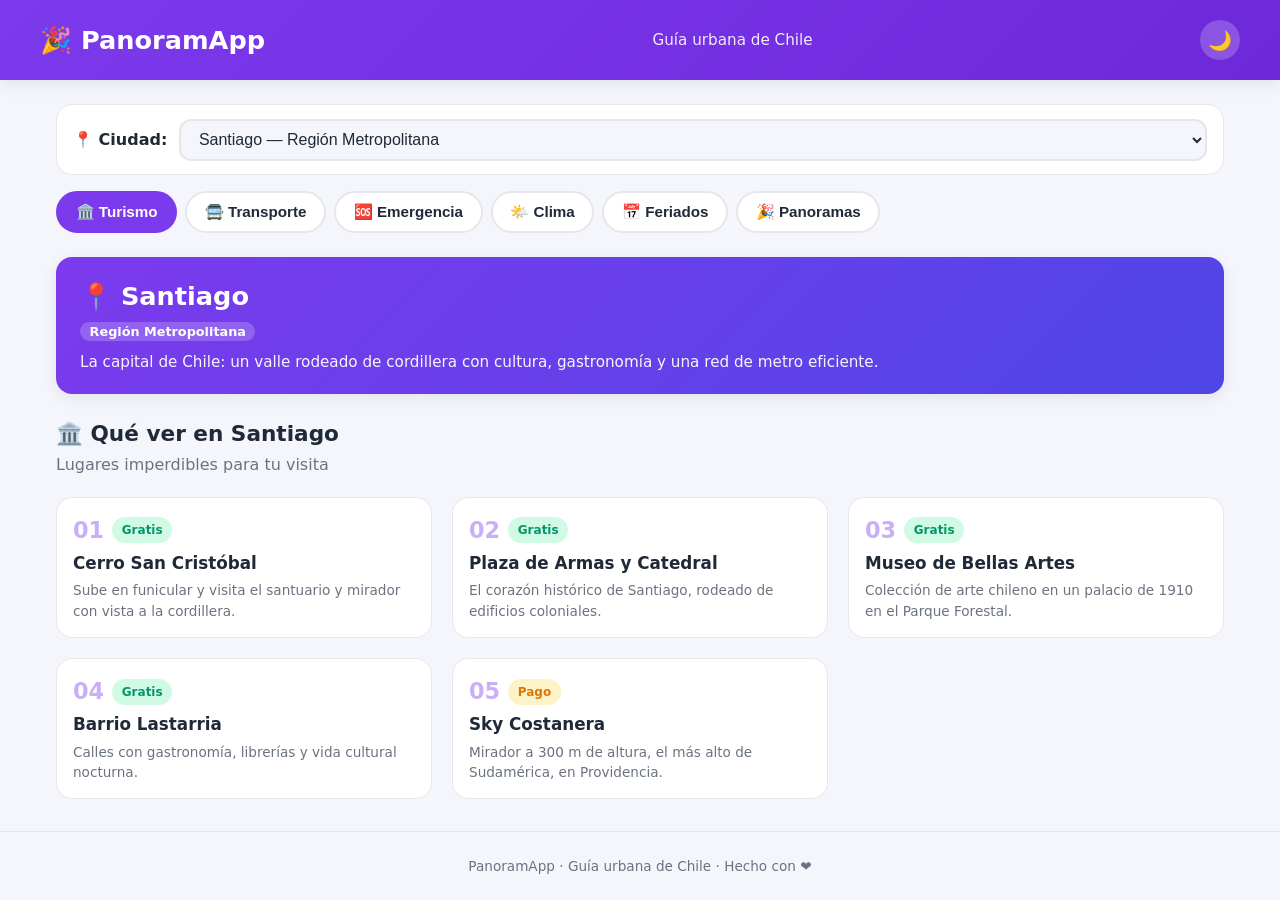
==== index.html @ 29920990 "🚀 PanoramApp: guía urbana de Chile con clima y feriados en vivo" ====
<!DOCTYPE html>
<html lang="es">
<head>
  <meta charset="UTF-8" />
  <meta name="viewport" content="width=device-width, initial-scale=1.0" />
  <meta name="description" content="PanoramApp: guía urbana de Chile — turismo, transporte, emergencia y panoramas en tu ciudad" />
  <title>PanoramApp 🎉 Guía de tu ciudad</title>
  <link rel="stylesheet" href="css/styles.css" />
</head>
<body>
  <header class="cabecera">
    <div class="cabecera-inner">
      <h1>🎉 PanoramApp</h1>
      <p class="tagline">Guía urbana de Chile</p>
      <div class="cabecera-acciones">
        <button id="btn-tema" class="btn-tema" title="Cambiar tema">🌙</button>
      </div>
    </div>
  </header>

  <div id="banner" class="banner oculto"></div>

  <main class="contenedor">
    <!-- Selector de ciudad -->
    <section class="selector-urbano" aria-label="Seleccionar ciudad">
      <label for="selector-ciudad">📍 Ciudad:</label>
      <select id="selector-ciudad" aria-label="Elige una ciudad"></select>
    </section>

    <!-- Tabs de sección -->
    <nav class="tabs" aria-label="Secciones de la guía">
      <button class="tab-btn activo" data-seccion="turismo">🏛️ Turismo</button>
      <button class="tab-btn" data-seccion="transporte">🚍 Transporte</button>
      <button class="tab-btn" data-seccion="emergencia">🆘 Emergencia</button>
      <button class="tab-btn" data-seccion="clima">🌤️ Clima</button>
      <button class="tab-btn" data-seccion="feriados">📅 Feriados</button>
      <button class="tab-btn" data-seccion="panoramas">🎉 Panoramas</button>
    </nav>

    <!-- Cargando -->
    <div id="cargando" class="cargando">
      <div class="spinner"></div>
      <p>Cargando…</p>
    </div>

    <!-- Contenido -->
    <div id="contenido" class="oculto">
      <div id="ciudad-header" class="ciudad-header"></div>
      <section id="seccion-contenido" class="seccion-contenido" aria-live="polite"></section>
    </div>
  </main>

  <!-- Modal detalle -->
  <div id="modal" class="modal oculto" role="dialog" aria-modal="true" aria-label="Detalle del panorama">
    <div class="modal-caja">
      <div id="modal-cuerpo"></div>
    </div>
  </div>

  <footer class="pie">
    <p>PanoramApp · Guía urbana de Chile · Hecho con ❤️</p>
  </footer>

  <script src="js/config.js"></script>
  <script src="js/apis.js"></script>
  <script src="js/app.js"></script>
</body>
</html>
---- css/styles.css ----
/* ── PanoramApp — Estilos ───────────────────────────────────────────────────── */
:root {
  --bg: #f4f6fb;
  --superficie: #ffffff;
  --texto: #1f2937;
  --texto-suave: #6b7280;
  --acento: #7c3aed;
  --acento-claro: #ede9fe;
  --borde: #e5e7eb;
  --sombra: 0 4px 16px rgba(0, 0, 0, 0.08);
  --radio: 16px;
  --gratis: #059669;
  --pago: #d97706;
  --error: #b91c1c;
}

body.oscuro {
  --bg: #111827;
  --superficie: #1f2937;
  --texto: #f9fafb;
  --texto-suave: #9ca3af;
  --acento: #a78bfa;
  --acento-claro: #312e81;
  --borde: #374151;
  --sombra: 0 4px 16px rgba(0, 0, 0, 0.4);
}

* { box-sizing: border-box; margin: 0; padding: 0; }

html { font-size: 16px; }

body {
  font-family: "Segoe UI", system-ui, -apple-system, Arial, sans-serif;
  background: var(--bg);
  color: var(--texto);
  line-height: 1.5;
  transition: background 0.3s, color 0.3s;
  min-height: 100vh;
  display: flex;
  flex-direction: column;
}

/* ── Cabecera ───────────────────────────────────────────────────────────────── */
.cabecera {
  background: linear-gradient(135deg, #7c3aed, #6d28d9);
  color: #fff;
  padding: 1.25rem 1rem;
  box-shadow: var(--sombra);
}

.cabecera-inner {
  max-width: 1200px;
  margin: 0 auto;
  display: flex;
  align-items: center;
  justify-content: space-between;
  gap: 1rem;
  flex-wrap: wrap;
}

.cabecera h1 { font-size: 1.6rem; }

.tagline { opacity: 0.9; font-size: 0.95rem; }

.cabecera-acciones {
  display: flex;
  align-items: center;
  gap: 0.75rem;
}

.fuente-info {
  background: rgba(255, 255, 255, 0.15);
  padding: 0.3rem 0.75rem;
  border-radius: 999px;
  font-size: 0.8rem;
}

.btn-tema {
  background: rgba(255, 255, 255, 0.2);
  border: none;
  border-radius: 50%;
  width: 40px;
  height: 40px;
  cursor: pointer;
  font-size: 1.2rem;
  transition: background 0.2s, transform 0.2s;
}

.btn-tema:hover { background: rgba(255, 255, 255, 0.35); transform: scale(1.05); }

/* ── Banner ─────────────────────────────────────────────────────────────────── */
.banner {
  max-width: 1200px;
  margin: 0.75rem auto 0;
  padding: 0.6rem 1rem;
  background: var(--acento-claro);
  border: 1px solid var(--borde);
  border-radius: var(--radio);
  font-size: 0.9rem;
  width: calc(100% - 2rem);
}

.banner.error {
  background: #fef2f2;
  border-color: #fecaca;
  color: var(--error);
}

.oculto { display: none !important; }

/* ── Contenedor principal ───────────────────────────────────────────────────── */
.contenedor {
  flex: 1;
  max-width: 1200px;
  width: 100%;
  margin: 0 auto;
  padding: 1.5rem 1rem;
}

/* ── Controles ──────────────────────────────────────────────────────────────── */
.controles {
  display: flex;
  flex-direction: column;
  gap: 0.75rem;
  margin-bottom: 1rem;
}

.busqueda input {
  width: 100%;
  padding: 0.75rem 1rem;
  border: 2px solid var(--borde);
  border-radius: var(--radio);
  font-size: 1rem;
  background: var(--superficie);
  color: var(--texto);
  transition: border-color 0.2s;
}

.busqueda input:focus {
  outline: none;
  border-color: var(--acento);
}

.filtros {
  display: flex;
  gap: 0.75rem;
  flex-wrap: wrap;
  align-items: center;
}

.filtros select {
  padding: 0.6rem 0.85rem;
  border: 2px solid var(--borde);
  border-radius: 12px;
  background: var(--superficie);
  color: var(--texto);
  font-size: 0.95rem;
  cursor: pointer;
}

.chk-gratis {
  display: flex;
  align-items: center;
  gap: 0.4rem;
  font-size: 0.95rem;
  cursor: pointer;
  background: var(--superficie);
  border: 2px solid var(--borde);
  padding: 0.5rem 0.85rem;
  border-radius: 12px;
}

/* ── Selector de ciudad ─────────────────────────────────────────────────────── */
.selector-urbano {
  display: flex;
  align-items: center;
  gap: 0.75rem;
  margin-bottom: 1rem;
  padding: 0.85rem 1rem;
  background: var(--superficie);
  border: 1px solid var(--borde);
  border-radius: var(--radio);
  font-weight: 600;
}

.selector-urbano label { white-space: nowrap; }

.selector-urbano select {
  flex: 1;
  padding: 0.6rem 0.85rem;
  border: 2px solid var(--borde);
  border-radius: 12px;
  background: var(--bg);
  color: var(--texto);
  font-size: 1rem;
  cursor: pointer;
}

/* ── Tabs de sección ────────────────────────────────────────────────────────── */
.tabs {
  display: flex;
  gap: 0.5rem;
  flex-wrap: wrap;
  margin-bottom: 1.5rem;
}

.tab-btn {
  padding: 0.6rem 1.1rem;
  border: 2px solid var(--borde);
  border-radius: 999px;
  background: var(--superficie);
  color: var(--texto);
  font-size: 0.95rem;
  font-weight: 600;
  cursor: pointer;
  transition: background 0.2s, color 0.2s, border-color 0.2s, transform 0.15s;
}

.tab-btn:hover { transform: translateY(-2px); border-color: var(--acento); }

.tab-btn.activo {
  background: var(--acento);
  color: #fff;
  border-color: var(--acento);
}

/* ── Cabecera de ciudad ─────────────────────────────────────────────────────── */
.ciudad-header {
  margin-bottom: 1.5rem;
  padding: 1.25rem 1.5rem;
  background: linear-gradient(135deg, var(--acento), #4f46e5);
  color: #fff;
  border-radius: var(--radio);
  box-shadow: var(--sombra);
}

.ciudad-header h2 {
  font-size: 1.6rem;
  margin-bottom: 0.25rem;
  display: flex;
  align-items: center;
  gap: 0.5rem;
  flex-wrap: wrap;
}

.region-badge {
  background: rgba(255, 255, 255, 0.2);
  padding: 0.15rem 0.6rem;
  border-radius: 999px;
  font-size: 0.8rem;
  font-weight: 700;
}

.ciudad-descripcion {
  margin-top: 0.5rem;
  opacity: 0.95;
  font-size: 0.95rem;
}

/* ── Secciones ──────────────────────────────────────────────────────────────── */
.seccion-contenido { animation: aparecer 0.3s ease; }

@keyframes aparecer {
  from { opacity: 0; transform: translateY(8px); }
  to { opacity: 1; transform: translateY(0); }
}

.seccion-titulo {
  margin-bottom: 1.25rem;
}

.seccion-titulo h3 {
  font-size: 1.35rem;
  margin-bottom: 0.15rem;
}

.seccion-titulo p { color: var(--texto-suave); }

/* ── Tarjetas de turismo ────────────────────────────────────────────────────── */
.turismo-card { cursor: default; }

.num-sitio {
  font-size: 1.4rem;
  font-weight: 800;
  color: var(--acento);
  opacity: 0.4;
}

/* ── Transporte ─────────────────────────────────────────────────────────────── */
.lista-transporte {
  display: flex;
  flex-direction: column;
  gap: 0.85rem;
}

.item-transporte {
  display: flex;
  align-items: flex-start;
  gap: 0.85rem;
  padding: 1rem 1.25rem;
  background: var(--superficie);
  border: 1px solid var(--borde);
  border-radius: var(--radio);
}

.icono-transporte {
  font-size: 1.4rem;
  flex-shrink: 0;
}

.item-transporte p { color: var(--texto); }

/* ── Emergencia ─────────────────────────────────────────────────────────────── */
.emergencia-card {
  text-decoration: none;
  color: inherit;
  background: var(--superficie);
  border: 2px solid var(--borde);
}

.emergencia-card:hover { border-color: var(--error); }

.emergencia-numero {
  font-size: 2.2rem;
  font-weight: 800;
  color: var(--error);
  line-height: 1.1;
}

.emergencia-nombre {
  font-size: 1.05rem;
  font-weight: 700;
  margin-top: 0.3rem;
}

.emergencia-detalle {
  color: var(--texto-suave);
  font-size: 0.85rem;
  margin-top: 0.25rem;
  flex: 1;
}

.emergencia-llamar {
  margin-top: 0.75rem;
  padding: 0.5rem;
  text-align: center;
  background: var(--error);
  color: #fff;
  border-radius: 10px;
  font-weight: 700;
  font-size: 0.9rem;
}

.otros-contactos {
  margin-top: 2rem;
}

.otros-contactos h4 {
  margin-bottom: 0.75rem;
  color: var(--texto-suave);
  font-size: 1rem;
}

.item-contacto {
  display: flex;
  align-items: center;
  justify-content: space-between;
  gap: 1rem;
  padding: 0.85rem 1.1rem;
  background: var(--superficie);
  border: 1px solid var(--borde);
  border-radius: 12px;
  margin-bottom: 0.6rem;
}

.item-contacto p {
  color: var(--texto-suave);
  font-size: 0.85rem;
}

/* ── Estadísticas ───────────────────────────────────────────────────────────── */
.estadisticas {
  display: flex;
  gap: 0.75rem;
  flex-wrap: wrap;
  margin-bottom: 1.25rem;
}

.estadisticas span {
  background: var(--superficie);
  border: 1px solid var(--borde);
  padding: 0.35rem 0.9rem;
  border-radius: 999px;
  font-size: 0.85rem;
  font-weight: 600;
}

/* ── Cargando ───────────────────────────────────────────────────────────────── */
.cargando {
  display: flex;
  flex-direction: column;
  align-items: center;
  gap: 0.75rem;
  padding: 3rem 0;
  color: var(--texto-suave);
}

.spinner {
  width: 40px;
  height: 40px;
  border: 4px solid var(--borde);
  border-top-color: var(--acento);
  border-radius: 50%;
  animation: girar 0.8s linear infinite;
}

@keyframes girar {
  to { transform: rotate(360deg); }
}

/* ── Clima ─────────────────────────────────────────────────────────────────── */
.clima-grid {
  display: grid;
  grid-template-columns: repeat(auto-fill, minmax(160px, 1fr));
  gap: 1rem;
}

.clima-card {
  background: var(--superficie);
  border: 1px solid var(--borde);
  border-radius: var(--radio);
  padding: 1.1rem;
  text-align: center;
  transition: transform 0.2s, box-shadow 0.2s;
}

.clima-card:hover {
  transform: translateY(-4px);
  box-shadow: var(--sombra);
}

.clima-card.hoy {
  border-color: var(--acento);
  background: var(--acento-claro);
}

.clima-dia {
  font-weight: 800;
  font-size: 1.05rem;
  text-transform: capitalize;
}

.clima-fecha {
  color: var(--texto-suave);
  font-size: 0.8rem;
  text-transform: capitalize;
}

.clima-icono {
  font-size: 2.2rem;
  margin: 0.6rem 0;
}

.clima-temps {
  font-size: 1.1rem;
  font-weight: 700;
}

.clima-temps .max { color: var(--pago); }
.clima-temps .min { color: var(--texto-suave); }

.clima-lluvia {
  margin-top: 0.4rem;
  font-size: 0.85rem;
  color: var(--texto-suave);
}

/* ── Feriados ──────────────────────────────────────────────────────────────── */
.feriados-lista {
  display: flex;
  flex-direction: column;
  gap: 0.85rem;
}

.feriado-card {
  display: flex;
  align-items: center;
  gap: 1rem;
  padding: 0.9rem 1.25rem;
  background: var(--superficie);
  border: 1px solid var(--borde);
  border-radius: var(--radio);
  transition: transform 0.2s, box-shadow 0.2s;
}

.feriado-card:hover {
  transform: translateY(-3px);
  box-shadow: var(--sombra);
}

.feriado-fecha-mes {
  min-width: 42px;
  text-align: center;
  font-size: 0.75rem;
  font-weight: 800;
  color: var(--acento);
  background: var(--acento-claro);
  padding: 0.35rem 0.4rem;
  border-radius: 10px 10px 0 0;
}

.feriado-dia {
  min-width: 42px;
  text-align: center;
  font-size: 1.6rem;
  font-weight: 800;
  color: #fff;
  background: var(--acento);
  padding: 0.3rem 0.4rem;
  border-radius: 0 0 10px 10px;
}

.feriado-info {
  flex: 1;
  display: flex;
  flex-direction: column;
  gap: 0.15rem;
}

.feriado-info strong {
  font-size: 1.05rem;
}

.feriado-info span {
  color: var(--texto-suave);
  font-size: 0.85rem;
  text-transform: capitalize;
}

/* ── Grid de tarjetas ───────────────────────────────────────────────────────── */
.grid {
  display: grid;
  grid-template-columns: repeat(auto-fill, minmax(280px, 1fr));
  gap: 1.25rem;
}

.tarjeta {
  background: var(--superficie);
  border: 1px solid var(--borde);
  border-radius: var(--radio);
  overflow: hidden;
  cursor: pointer;
  transition: transform 0.2s, box-shadow 0.2s;
  display: flex;
  flex-direction: column;
}

.tarjeta:hover {
  transform: translateY(-4px);
  box-shadow: var(--sombra);
}

.tarjeta-img {
  position: relative;
  height: 160px;
  background: var(--acento-claro);
  overflow: hidden;
}

.tarjeta-img img {
  width: 100%;
  height: 100%;
  object-fit: cover;
}

.sin-img {
  width: 100%;
  height: 100%;
  display: flex;
  align-items: center;
  justify-content: center;
  font-size: 3rem;
}

.btn-fav {
  position: absolute;
  top: 8px;
  right: 8px;
  background: rgba(255, 255, 255, 0.9);
  border: none;
  border-radius: 50%;
  width: 36px;
  height: 36px;
  cursor: pointer;
  font-size: 1.1rem;
  z-index: 2;
  transition: transform 0.2s;
  box-shadow: 0 2px 6px rgba(0, 0, 0, 0.2);
}

.btn-fav:hover { transform: scale(1.15); }

.btn-fav.activo { animation: latido 0.3s; }

@keyframes latido {
  0% { transform: scale(1); }
  50% { transform: scale(1.35); }
  100% { transform: scale(1); }
}

.tag {
  display: inline-block;
  padding: 0.25rem 0.6rem;
  border-radius: 999px;
  font-size: 0.75rem;
  font-weight: 700;
}

.tag-gratis { background: #d1fae5; color: var(--gratis); }
.tag-pago { background: #fef3c7; color: var(--pago); }

.tag.fuente {
  position: absolute;
  bottom: 8px;
  left: 8px;
  background: rgba(0, 0, 0, 0.65);
  color: #fff;
  z-index: 2;
}

.tarjeta-body {
  padding: 1rem;
  display: flex;
  flex-direction: column;
  gap: 0.35rem;
  flex: 1;
}

.tarjeta-meta {
  display: flex;
  align-items: center;
  gap: 0.5rem;
}

.cat { color: var(--texto-suave); font-size: 0.8rem; }

.tarjeta h3 {
  font-size: 1.05rem;
  line-height: 1.3;
  display: -webkit-box;
  -webkit-line-clamp: 2;
  -webkit-box-orient: vertical;
  overflow: hidden;
}

.fecha, .ubicacion { color: var(--texto-suave); font-size: 0.85rem; }

.descripcion {
  color: var(--texto-suave);
  font-size: 0.85rem;
  margin-top: auto;
}

/* ── Estado vacío ───────────────────────────────────────────────────────────── */
.vacio {
  grid-column: 1 / -1;
  text-align: center;
  padding: 3rem 1rem;
  color: var(--texto-suave);
  font-size: 1.1rem;
}

/* ── Modal ──────────────────────────────────────────────────────────────────── */
.modal {
  position: fixed;
  inset: 0;
  background: rgba(0, 0, 0, 0.6);
  display: flex;
  align-items: center;
  justify-content: center;
  padding: 1rem;
  z-index: 100;
  opacity: 0;
  transition: opacity 0.25s;
  pointer-events: none;
}

.modal.visible {
  opacity: 1;
  pointer-events: auto;
}

.modal-caja {
  background: var(--superficie);
  border-radius: var(--radio);
  max-width: 560px;
  width: 100%;
  max-height: 90vh;
  overflow-y: auto;
  padding: 1.5rem;
  box-shadow: 0 20px 50px rgba(0, 0, 0, 0.4);
}

.modal-img {
  width: 100%;
  border-radius: 12px;
  margin-bottom: 1rem;
  max-height: 260px;
  object-fit: cover;
}

.modal-meta {
  display: flex;
  gap: 0.5rem;
  align-items: center;
  margin-bottom: 0.75rem;
}

.modal-caja h2 {
  margin-bottom: 0.75rem;
  font-size: 1.4rem;
}

.modal-caja p { margin-bottom: 0.5rem; }

.modal-desc {
  color: var(--texto-suave);
  margin-top: 0.75rem;
}

.modal-acciones {
  display: flex;
  flex-wrap: wrap;
  gap: 0.6rem;
  margin-top: 1.25rem;
}

.btn {
  padding: 0.6rem 1.1rem;
  border-radius: 12px;
  border: none;
  cursor: pointer;
  font-size: 0.9rem;
  font-weight: 600;
  text-decoration: none;
  display: inline-flex;
  align-items: center;
  gap: 0.4rem;
  transition: transform 0.15s, opacity 0.15s;
}

.btn:hover { transform: translateY(-2px); opacity: 0.9; }

.btn-primario { background: var(--acento); color: #fff; }

.btn-secundario {
  background: var(--acento-claro);
  color: var(--texto);
}

.btn-cerrar {
  background: var(--borde);
  color: var(--texto);
  margin-left: auto;
}

/* ── Pie ────────────────────────────────────────────────────────────────────── */
.pie {
  text-align: center;
  padding: 1.5rem 1rem;
  color: var(--texto-suave);
  font-size: 0.85rem;
  border-top: 1px solid var(--borde);
}

/* ── Responsive ─────────────────────────────────────────────────────────────── */
@media (max-width: 640px) {
  .cabecera h1 { font-size: 1.3rem; }
  .cabecera-inner { flex-direction: column; align-items: flex-start; }
  .filtros { flex-direction: column; align-items: stretch; }
  .filtros select { width: 100%; }
  .chk-gratis { justify-content: center; }
  .grid { grid-template-columns: 1fr; }
}
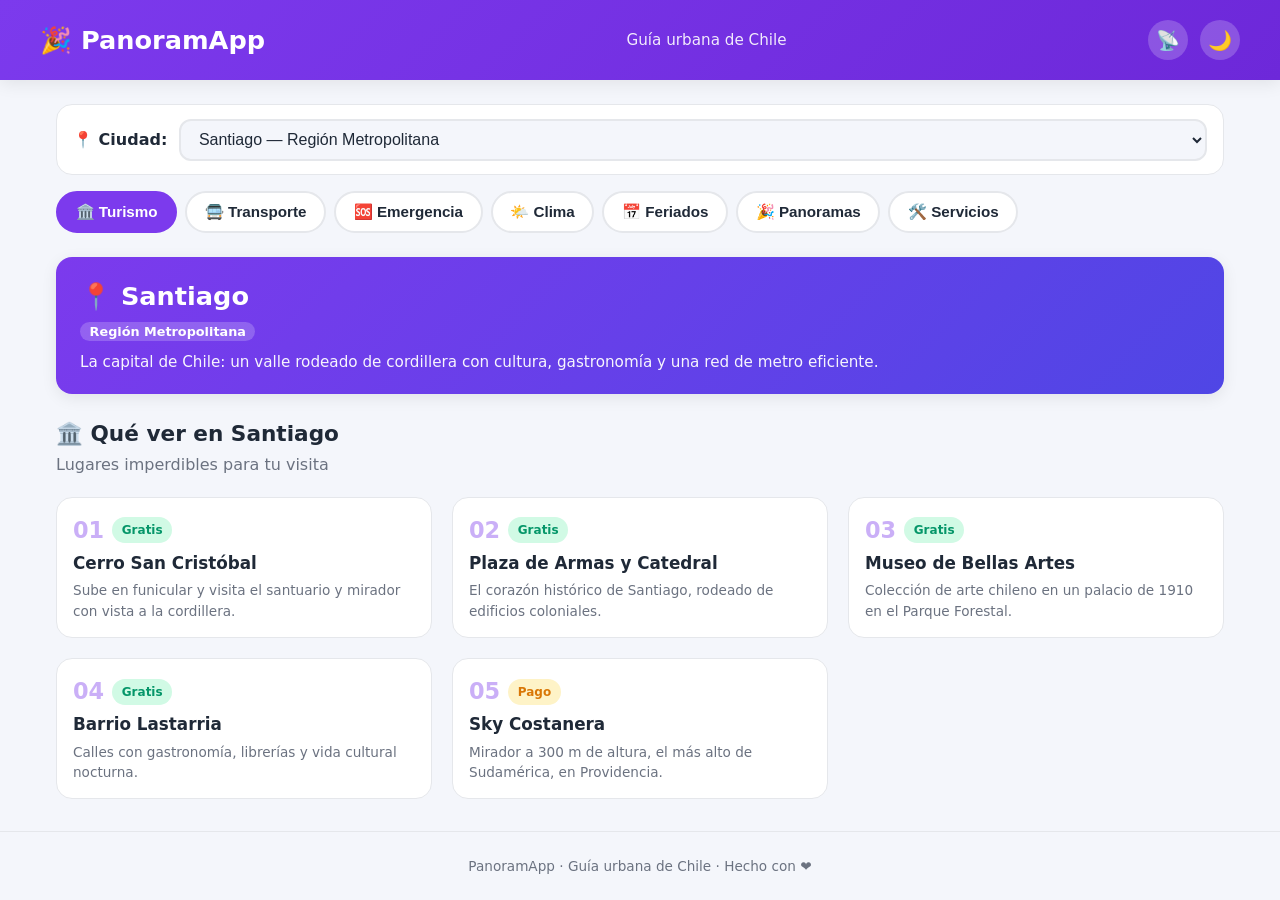
==== commit 20fb0192: "🛠️ Fusionar directorio de servicios (Tuguiadeturismo) + geo-localización" ====
--- a/index.html
+++ b/index.html
@@ -13,6 +13,7 @@
       <h1>🎉 PanoramApp</h1>
       <p class="tagline">Guía urbana de Chile</p>
       <div class="cabecera-acciones">
+        <button id="btn-geo" class="btn-tema" title="Usar mi ubicación">📡</button>
         <button id="btn-tema" class="btn-tema" title="Cambiar tema">🌙</button>
       </div>
     </div>
@@ -35,6 +36,7 @@
       <button class="tab-btn" data-seccion="clima">🌤️ Clima</button>
       <button class="tab-btn" data-seccion="feriados">📅 Feriados</button>
       <button class="tab-btn" data-seccion="panoramas">🎉 Panoramas</button>
+      <button class="tab-btn" data-seccion="servicios">🛠️ Servicios</button>
     </nav>
 
     <!-- Cargando -->
--- a/css/styles.css
+++ b/css/styles.css
@@ -781,4 +781,8 @@
   .filtros select { width: 100%; }
   .chk-gratis { justify-content: center; }
   .grid { grid-template-columns: 1fr; }
-}+}
+/* Servicios iframe */
+.iframe-servicios{width:100%;border-radius:16px;overflow:hidden;background:var(--superficie);box-shadow:var(--sombra);border:1px solid var(--borde);}
+.iframe-servicios iframe{width:100%;height:1200px;border:none;display:block;}
+@media (max-width:640px){.iframe-servicios iframe{height:1100px;} .tabs{overflow-x:auto;-webkit-overflow-scrolling:touch;scrollbar-width:none;} .tabs::-webkit-scrollbar{display:none;} .cabecera-acciones{gap:0.5rem;} .btn-tema{font-size:1rem;padding:0.4rem 0.6rem;}}
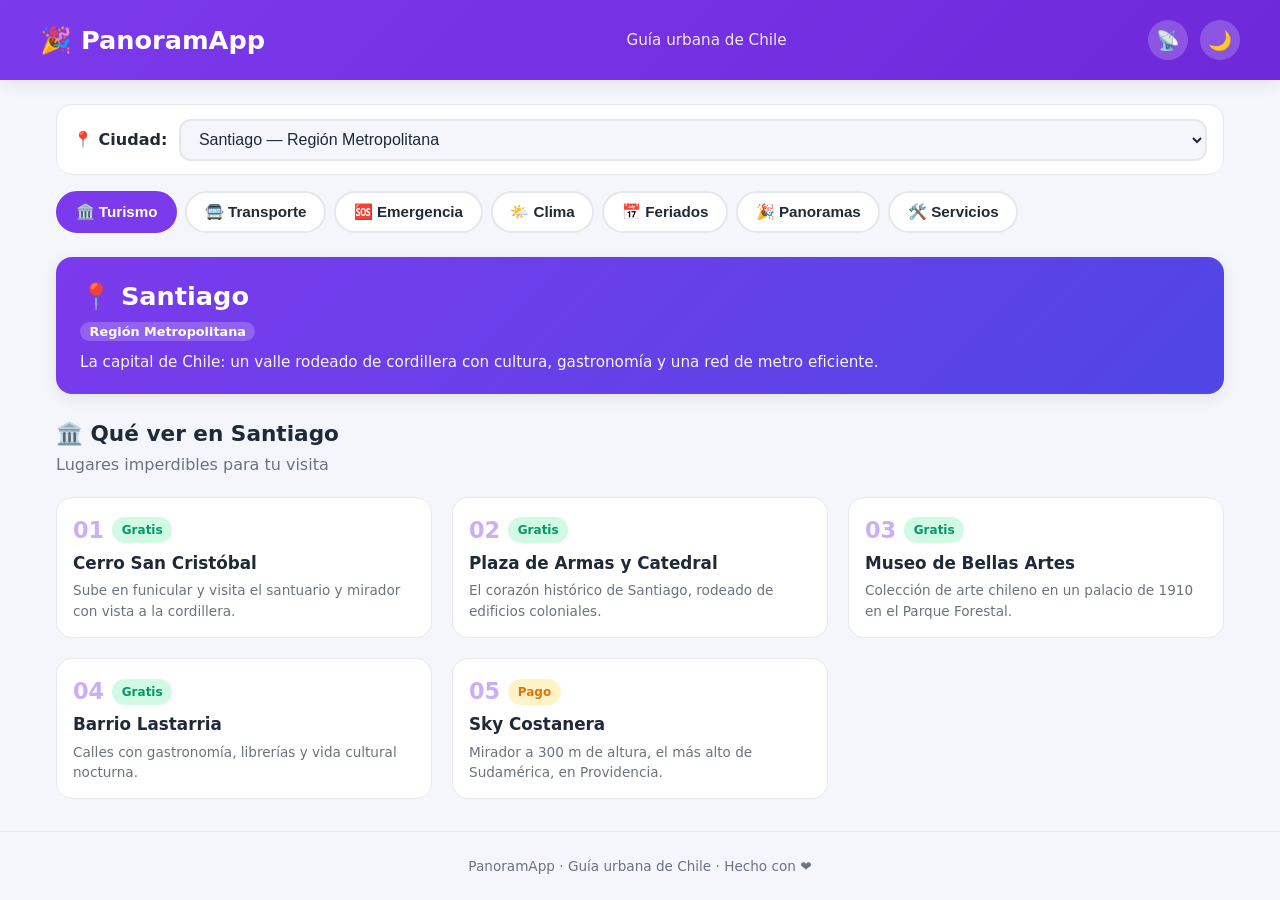
==== commit 3ed01a37: "Integrar directorio de 115 servicios turisticos como tarjetas nativas (reemplaza iframe)" ====
--- a/index.html
+++ b/index.html
@@ -65,6 +65,7 @@
 
   <script src="js/config.js"></script>
   <script src="js/apis.js"></script>
+  <script src="js/servicios-data.js"></script>
   <script src="js/app.js"></script>
 </body>
 </html>
--- a/css/styles.css
+++ b/css/styles.css
@@ -786,3 +786,15 @@
 .iframe-servicios{width:100%;border-radius:16px;overflow:hidden;background:var(--superficie);box-shadow:var(--sombra);border:1px solid var(--borde);}
 .iframe-servicios iframe{width:100%;height:1200px;border:none;display:block;}
 @media (max-width:640px){.iframe-servicios iframe{height:1100px;} .tabs{overflow-x:auto;-webkit-overflow-scrolling:touch;scrollbar-width:none;} .tabs::-webkit-scrollbar{display:none;} .cabecera-acciones{gap:0.5rem;} .btn-tema{font-size:1rem;padding:0.4rem 0.6rem;}}
+
+/* Directorio de servicios integrado */
+.servicios-grid{display:grid;grid-template-columns:repeat(auto-fill,minmax(260px,1fr));gap:16px;margin-top:16px}
+.servicio-card{background:var(--card-bg,#fff);border:1px solid var(--borde,#e0e0e0);border-radius:12px;padding:16px;box-shadow:0 2px 8px rgba(0,0,0,.06);transition:transform .15s ease,box-shadow .15s ease}
+.servicio-card:hover{transform:translateY(-2px);box-shadow:0 4px 16px rgba(0,0,0,.12)}
+.servicio-card-head{display:flex;align-items:center;gap:8px;margin-bottom:8px}
+.servicio-icono{font-size:1.5rem}
+.servicio-categoria{font-size:.75rem;text-transform:uppercase;letter-spacing:.5px;color:var(--texto-sec,#666);background:var(--fondo-sec,#f0f0f0);padding:2px 10px;border-radius:99px}
+.servicio-card h4{margin:0 0 8px;font-size:1rem;line-height:1.3}
+.servicio-dir,.servicio-tel{margin:4px 0;font-size:.85rem;color:var(--texto-sec,#666)}
+.servicio-acciones{display:flex;gap:8px;margin-top:12px;flex-wrap:wrap}
+.btn-sm{padding:6px 12px;font-size:.8rem}
